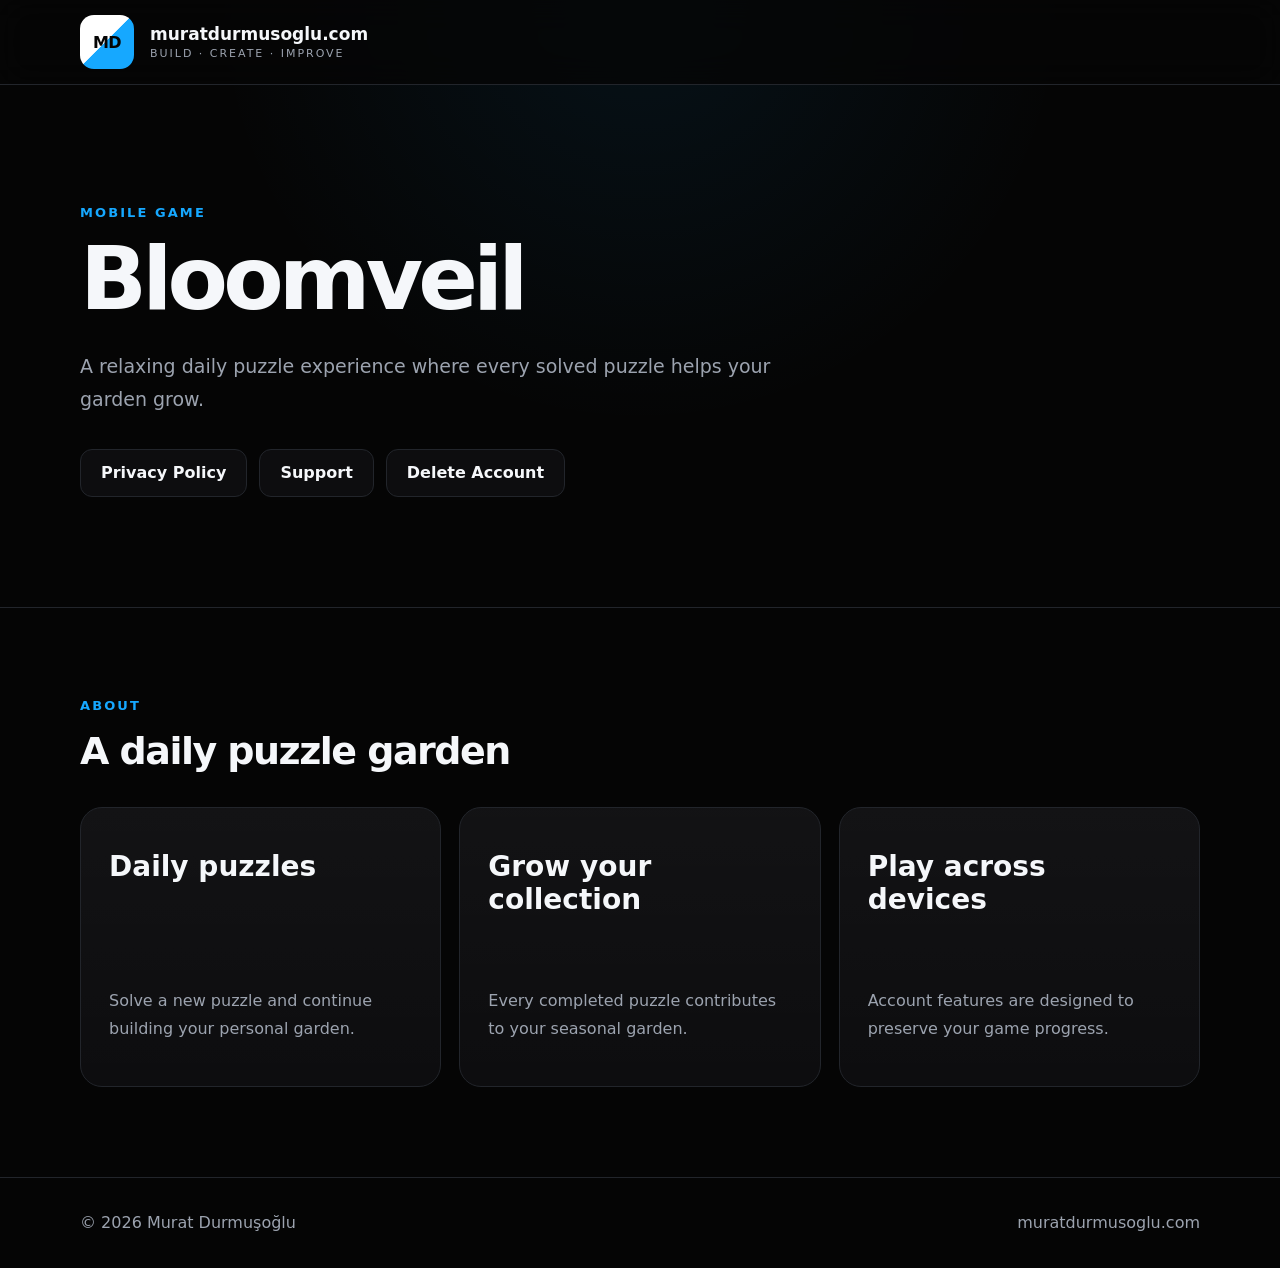
==== apps/bloomveil/index.html @ d7438c7e "Add Bloomveil app page This HTML file serves as the main page for the Bloomveil game, providing an o" ====
<!DOCTYPE html>
<html lang="en">
<head>
  <meta charset="UTF-8" />
  <meta name="viewport" content="width=device-width, initial-scale=1.0" />
  <meta
    name="description"
    content="Bloomveil - A relaxing daily puzzle game by Murat Durmuşoğlu."
  />
  <title>Bloomveil | Murat Durmuşoğlu</title>
  <link rel="stylesheet" href="/style.css" />
</head>
<body>
  <header class="site-header">
    <div class="container header-inner">
      <a class="brand" href="/">
        <div class="brand-mark">MD</div>
        <div class="brand-text">
          <strong>muratdurmusoglu.com</strong>
          <span>BUILD · CREATE · IMPROVE</span>
        </div>
      </a>
    </div>
  </header>

  <main>
    <section class="hero">
      <div class="container">
        <p class="eyebrow">Mobile Game</p>

        <h1>Bloomveil</h1>

        <p class="hero-copy">
          A relaxing daily puzzle experience where every solved puzzle helps
          your garden grow.
        </p>

        <div class="actions">
          <a class="button secondary" href="/apps/bloomveil/privacy/">
            Privacy Policy
          </a>
          <a class="button secondary" href="/apps/bloomveil/support/">
            Support
          </a>
          <a class="button secondary" href="/apps/bloomveil/delete-account/">
            Delete Account
          </a>
        </div>
      </div>
    </section>

    <section class="section">
      <div class="container">
        <p class="eyebrow">About</p>
        <h2>A daily puzzle garden</h2>

        <div class="card-grid">
          <article class="card">
            <h3>Daily puzzles</h3>
            <p>
              Solve a new puzzle and continue building your personal garden.
            </p>
          </article>

          <article class="card">
            <h3>Grow your collection</h3>
            <p>
              Every completed puzzle contributes to your seasonal garden.
            </p>
          </article>

          <article class="card">
            <h3>Play across devices</h3>
            <p>
              Account features are designed to preserve your game progress.
            </p>
          </article>
        </div>
      </div>
    </section>
  </main>

  <footer class="footer">
    <div class="container footer-inner">
      <span>© 2026 Murat Durmuşoğlu</span>
      <a href="/">muratdurmusoglu.com</a>
    </div>
  </footer>
</body>
</html>
---- style.css ----
:root {
  --bg: #050505;
  --panel: #0d0d0f;
  --panel-soft: #121216;
  --text: #f5f7fa;
  --muted: #9ca3af;
  --line: #22252b;
  --blue: #16a8ff;
  --blue-strong: #0f7ed8;
  --max-width: 1120px;
}

* {
  box-sizing: border-box;
}

html {
  scroll-behavior: smooth;
}

body {
  margin: 0;
  background:
    radial-gradient(circle at top, rgba(22, 168, 255, 0.08), transparent 30%),
    var(--bg);
  color: var(--text);
  font-family:
    Inter,
    ui-sans-serif,
    system-ui,
    -apple-system,
    BlinkMacSystemFont,
    "Segoe UI",
    sans-serif;
}

a {
  color: inherit;
  text-decoration: none;
}

.container {
  width: min(calc(100% - 40px), var(--max-width));
  margin: 0 auto;
}

.site-header {
  border-bottom: 1px solid var(--line);
  background: rgba(5, 5, 5, 0.8);
  backdrop-filter: blur(16px);
  position: sticky;
  top: 0;
  z-index: 10;
}

.header-inner {
  min-height: 84px;
  display: flex;
  align-items: center;
}

.brand {
  display: flex;
  align-items: center;
  gap: 16px;
}

.brand-mark {
  width: 54px;
  height: 54px;
  border-radius: 14px;
  display: grid;
  place-items: center;
  font-weight: 800;
  letter-spacing: -0.04em;
  background: linear-gradient(135deg, #ffffff 0 48%, var(--blue) 49% 100%);
  color: #050505;
}

.brand-text {
  display: flex;
  flex-direction: column;
  gap: 3px;
}

.brand-text strong {
  font-size: 17px;
}

.brand-text span {
  color: var(--muted);
  font-size: 11px;
  letter-spacing: 0.18em;
}

.hero {
  padding: 120px 0 110px;
}

.eyebrow {
  margin: 0 0 16px;
  color: var(--blue);
  text-transform: uppercase;
  letter-spacing: 0.16em;
  font-size: 13px;
  font-weight: 700;
}

.hero h1 {
  max-width: 900px;
  margin: 0;
  font-size: clamp(44px, 7vw, 88px);
  line-height: 0.98;
  letter-spacing: -0.055em;
}

.hero h1 span {
  color: var(--blue);
}

.hero-copy {
  max-width: 700px;
  margin: 28px 0 0;
  color: var(--muted);
  font-size: 19px;
  line-height: 1.7;
}

.actions {
  display: flex;
  flex-wrap: wrap;
  gap: 12px;
  margin-top: 34px;
}

.button {
  display: inline-flex;
  align-items: center;
  justify-content: center;
  min-height: 48px;
  padding: 0 20px;
  border-radius: 12px;
  font-weight: 700;
  border: 1px solid var(--line);
}

.button.primary {
  background: var(--blue);
  color: #041018;
  border-color: var(--blue);
}

.button.secondary {
  background: var(--panel);
}

.section {
  padding: 90px 0;
  border-top: 1px solid var(--line);
}

.section h2 {
  margin: 0 0 34px;
  font-size: 38px;
  letter-spacing: -0.04em;
}

.card-grid {
  display: grid;
  grid-template-columns: repeat(auto-fit, minmax(280px, 1fr));
  gap: 18px;
}

.card {
  min-height: 280px;
  padding: 28px;
  border: 1px solid var(--line);
  border-radius: 22px;
  background:
    linear-gradient(180deg, rgba(255,255,255,0.025), transparent),
    var(--panel);
  display: flex;
  flex-direction: column;
  justify-content: space-between;
}

.card h3 {
  margin: 14px 0 10px;
  font-size: 28px;
}

.card p {
  color: var(--muted);
  line-height: 1.7;
}

.status {
  display: inline-flex;
  padding: 7px 10px;
  border-radius: 999px;
  background: rgba(22, 168, 255, 0.1);
  color: var(--blue);
  font-size: 12px;
  font-weight: 700;
}

.card-links {
  display: flex;
  gap: 16px;
  flex-wrap: wrap;
  margin-top: 24px;
}

.card-links a {
  color: var(--blue);
  font-weight: 700;
}

.footer {
  border-top: 1px solid var(--line);
  color: var(--muted);
}

.footer-inner {
  min-height: 90px;
  display: flex;
  justify-content: space-between;
  align-items: center;
  gap: 16px;
}

@media (max-width: 700px) {
  .hero {
    padding: 86px 0 76px;
  }

  .footer-inner {
    flex-direction: column;
    justify-content: center;
  }
}
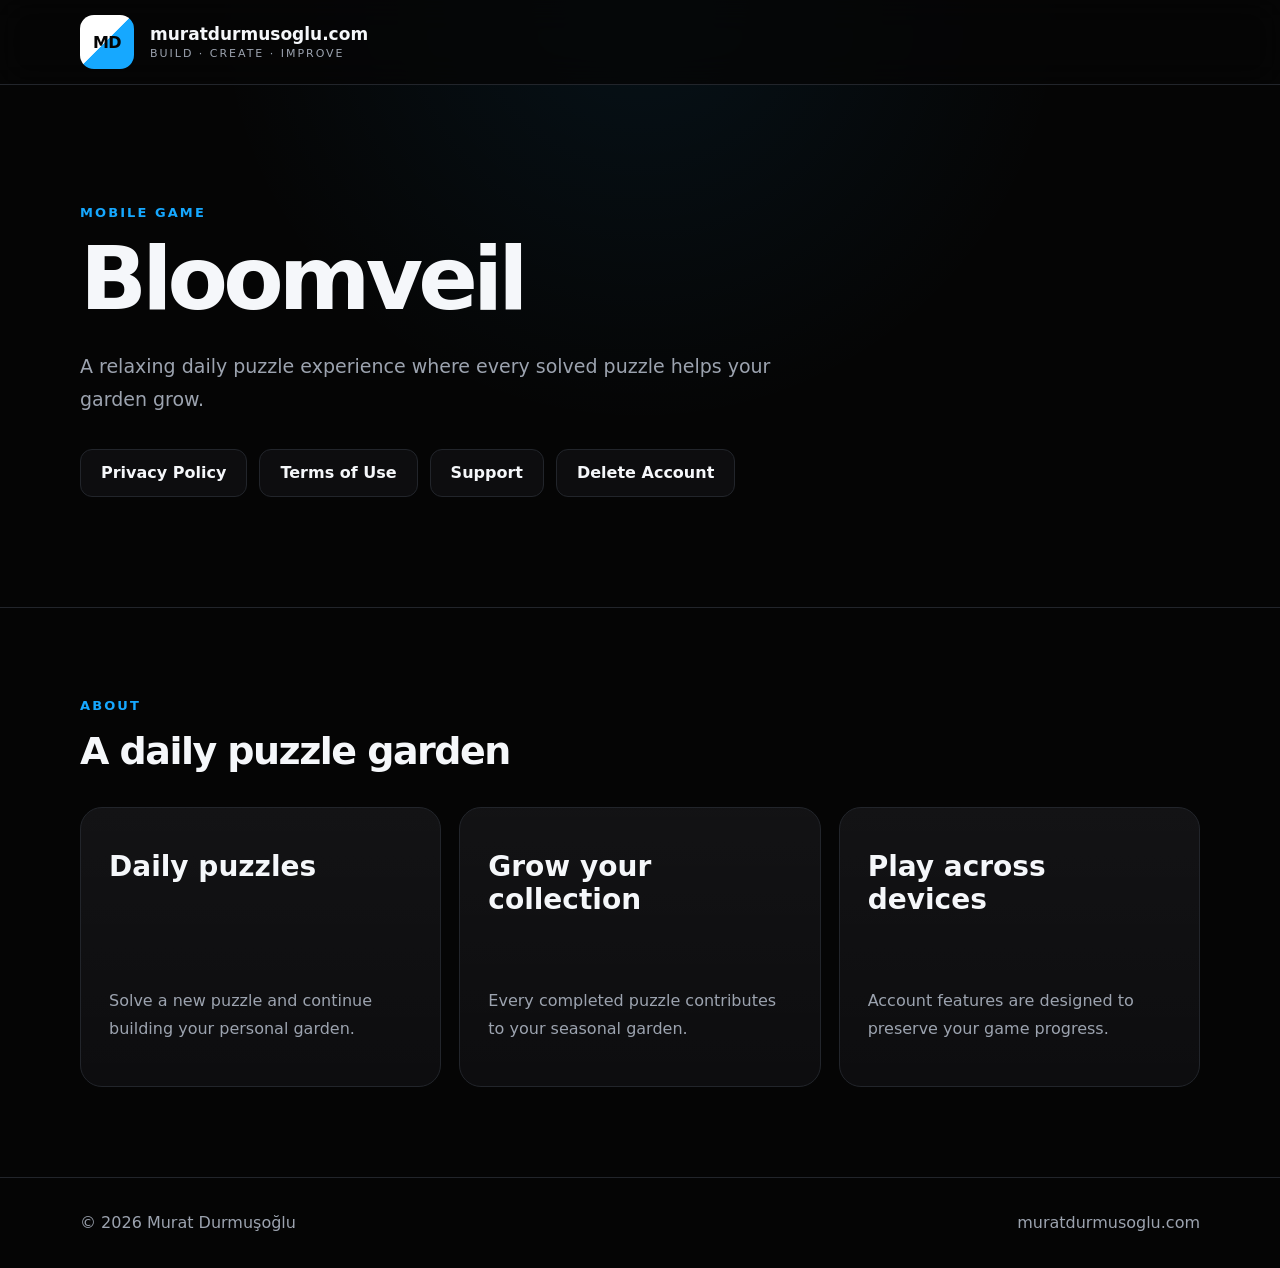
==== commit b039ebfb: "Add Terms of Use link to index.html" ====
--- a/apps/bloomveil/index.html
+++ b/apps/bloomveil/index.html
@@ -38,6 +38,9 @@
         <div class="actions">
           <a class="button secondary" href="/apps/bloomveil/privacy/">
             Privacy Policy
+          </a>
+          <a class="button secondary" href="/apps/bloomveil/terms/">
+            Terms of Use
           </a>
           <a class="button secondary" href="/apps/bloomveil/support/">
             Support
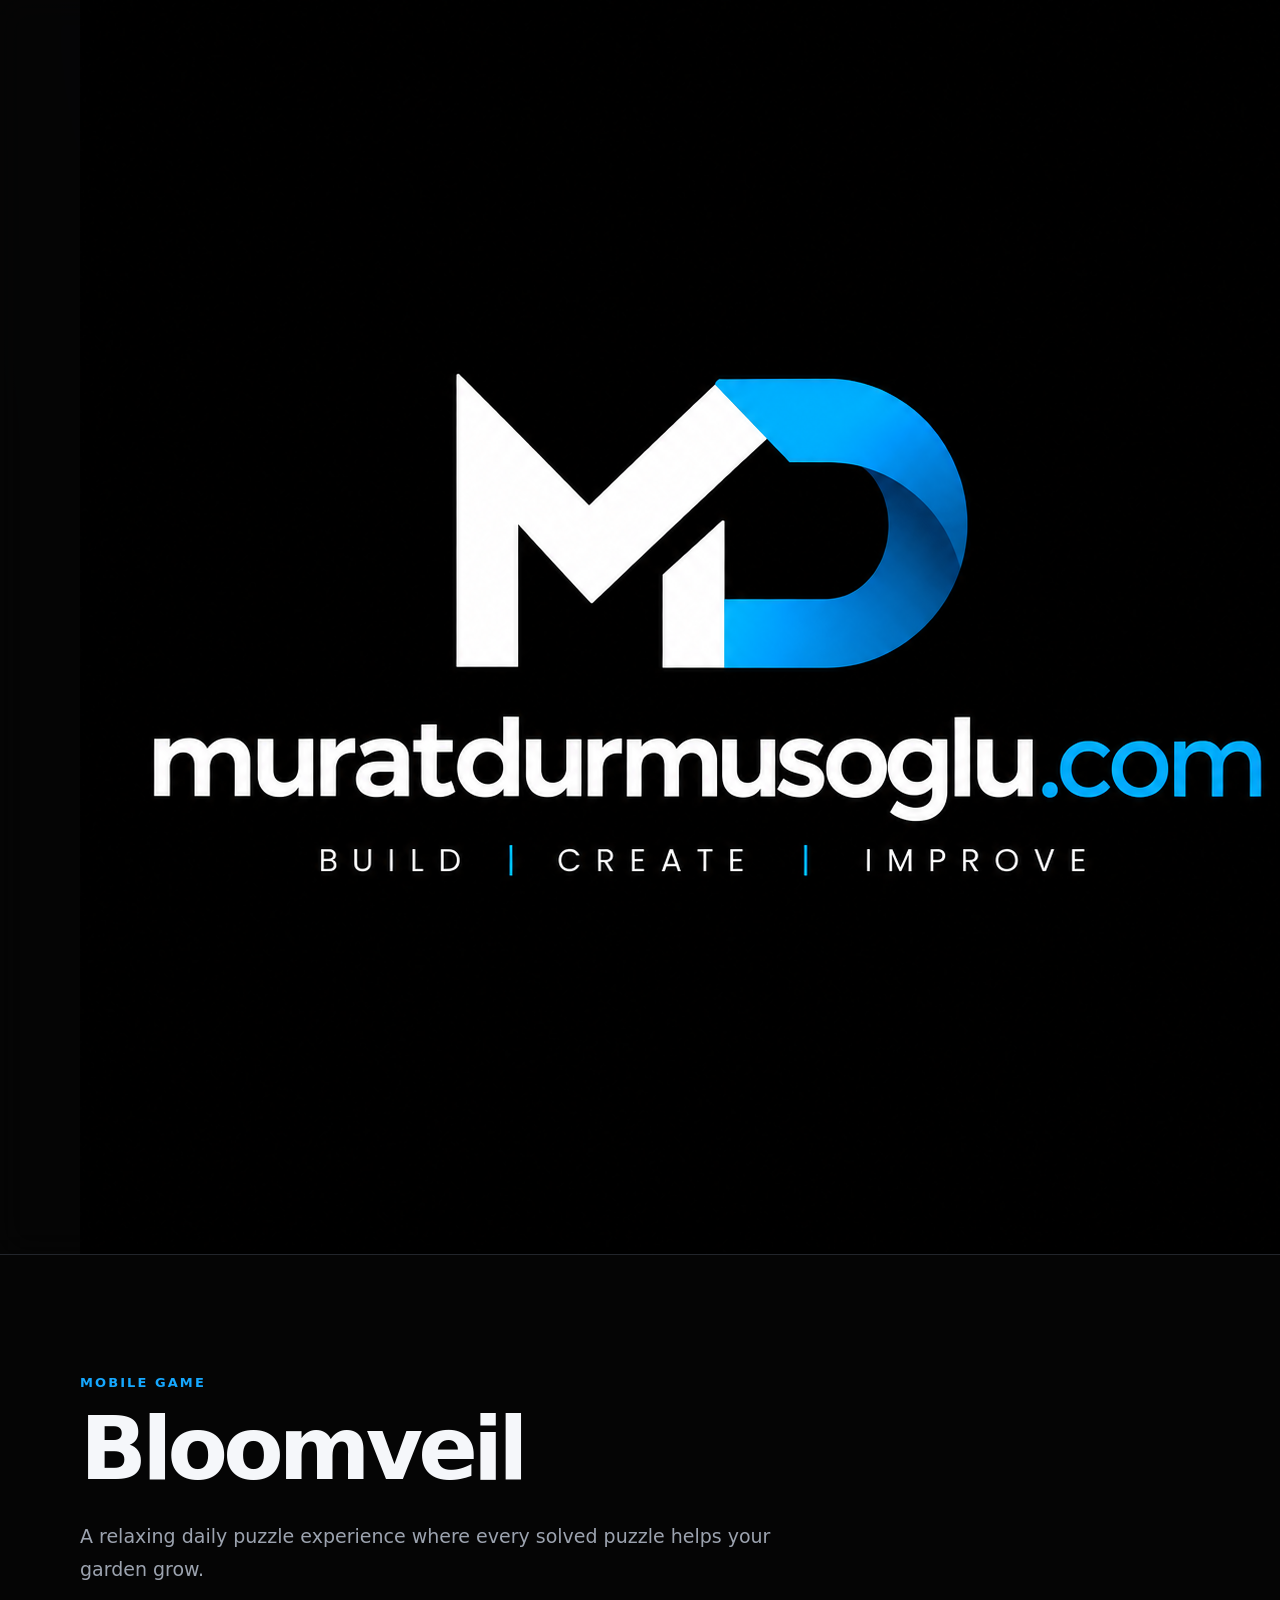
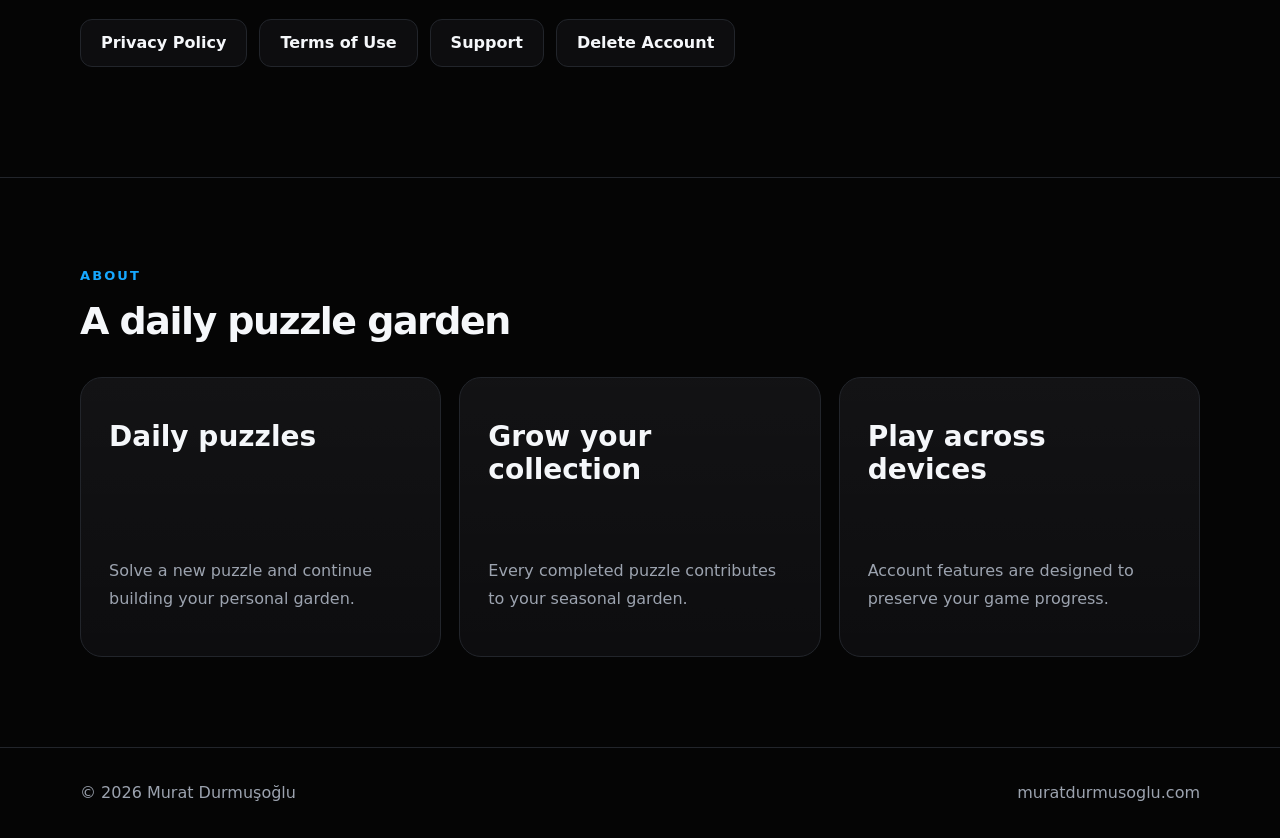
==== commit 5097e87e: "Replace brand text with logo image and aria-label Updated the brand section to include a logo image " ====
--- a/apps/bloomveil/index.html
+++ b/apps/bloomveil/index.html
@@ -9,17 +9,18 @@
   />
   <title>Bloomveil | Murat Durmuşoğlu</title>
   <link rel="stylesheet" href="/style.css" />
+  <link rel="icon" type="image/png" href="/assets/favicon.png" />
 </head>
 <body>
   <header class="site-header">
     <div class="container header-inner">
-      <a class="brand" href="/">
-        <div class="brand-mark">MD</div>
-        <div class="brand-text">
-          <strong>muratdurmusoglu.com</strong>
-          <span>BUILD · CREATE · IMPROVE</span>
-        </div>
-      </a>
+      <a class="brand" href="/" aria-label="muratdurmusoglu.com home">
+  <img
+    class="brand-logo"
+    src="/assets/logo-dark.png"
+    alt="muratdurmusoglu.com logo"
+  />
+</a>
     </div>
   </header>
 
